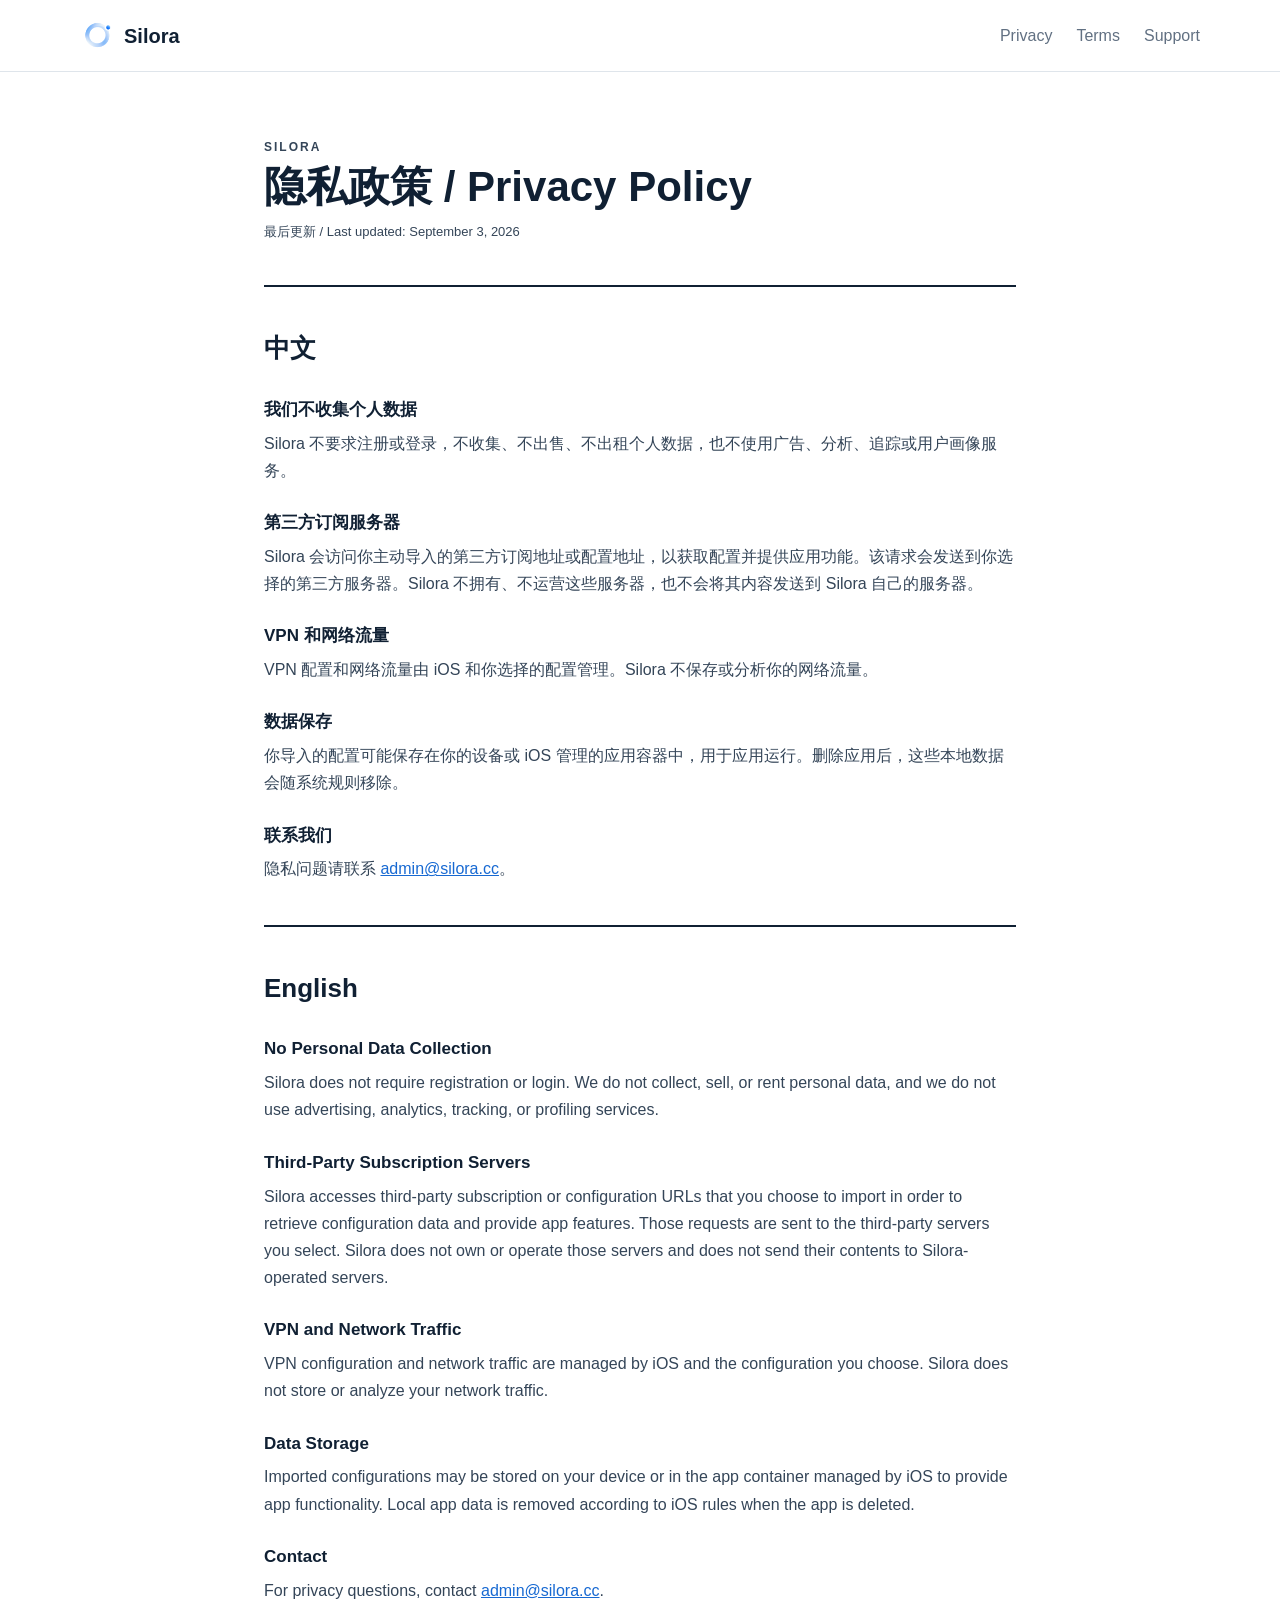
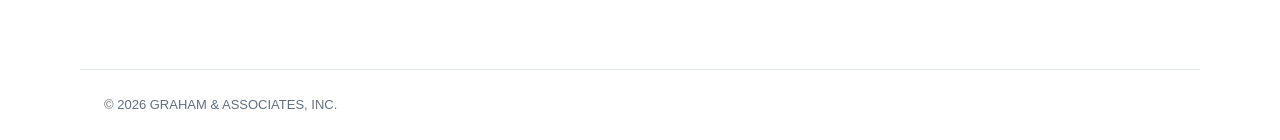
==== privacy.html @ ad18310f "Add standalone bilingual legal and support pages" ====
<!doctype html><html lang="zh-CN"><head><meta charset="utf-8"><meta name="viewport" content="width=device-width,initial-scale=1"><title>隐私政策 | Silora</title><link rel="icon" href="assets/silora-icon.png"><link rel="stylesheet" href="style.css"></head><body><header><a class="brand" href="index.html"><img src="assets/silora-icon.png" alt="Silora">Silora</a><nav><a href="privacy.html">Privacy</a><a href="terms.html">Terms</a><a href="support.html">Support</a></nav></header><main class="document-page"><p class="eyebrow">SILORA</p><h1>隐私政策 / Privacy Policy</h1><p class="updated">最后更新 / Last updated: September 3, 2026</p><section><h2>中文</h2><h3>我们不收集个人数据</h3><p>Silora 不要求注册或登录，不收集、不出售、不出租个人数据，也不使用广告、分析、追踪或用户画像服务。</p><h3>第三方订阅服务器</h3><p>Silora 会访问你主动导入的第三方订阅地址或配置地址，以获取配置并提供应用功能。该请求会发送到你选择的第三方服务器。Silora 不拥有、不运营这些服务器，也不会将其内容发送到 Silora 自己的服务器。</p><h3>VPN 和网络流量</h3><p>VPN 配置和网络流量由 iOS 和你选择的配置管理。Silora 不保存或分析你的网络流量。</p><h3>数据保存</h3><p>你导入的配置可能保存在你的设备或 iOS 管理的应用容器中，用于应用运行。删除应用后，这些本地数据会随系统规则移除。</p><h3>联系我们</h3><p>隐私问题请联系 <a href="mailto:admin@silora.cc">admin@silora.cc</a>。</p></section><section><h2>English</h2><h3>No Personal Data Collection</h3><p>Silora does not require registration or login. We do not collect, sell, or rent personal data, and we do not use advertising, analytics, tracking, or profiling services.</p><h3>Third-Party Subscription Servers</h3><p>Silora accesses third-party subscription or configuration URLs that you choose to import in order to retrieve configuration data and provide app features. Those requests are sent to the third-party servers you select. Silora does not own or operate those servers and does not send their contents to Silora-operated servers.</p><h3>VPN and Network Traffic</h3><p>VPN configuration and network traffic are managed by iOS and the configuration you choose. Silora does not store or analyze your network traffic.</p><h3>Data Storage</h3><p>Imported configurations may be stored on your device or in the app container managed by iOS to provide app functionality. Local app data is removed according to iOS rules when the app is deleted.</p><h3>Contact</h3><p>For privacy questions, contact <a href="mailto:admin@silora.cc">admin@silora.cc</a>.</p></section></main><footer>© 2026 GRAHAM &amp; ASSOCIATES, INC.</footer></body></html>
---- style.css ----
:root{--ink:#102033;--muted:#617082;--line:#dfe5eb;--blue:#1769d2;--pale:#f4f8fc}*{box-sizing:border-box}body{margin:0;color:var(--ink);font:16px/1.7 -apple-system,BlinkMacSystemFont,"Segoe UI",sans-serif;background:#fff}header{height:72px;border-bottom:1px solid var(--line);display:flex;align-items:center;gap:30px;padding:0 max(24px,calc((100% - 1120px)/2));background:#fff}.brand{display:flex;align-items:center;gap:10px;color:var(--ink);font-weight:700;font-size:20px;text-decoration:none}.brand img{width:34px;height:34px;border-radius:9px}nav{display:flex;gap:24px;margin-left:auto}nav a,footer a{color:var(--muted);text-decoration:none}nav a:hover,footer a:hover{color:var(--blue)}.hero{background:var(--pale);padding:90px 24px 110px;text-align:center;min-height:calc(100vh - 130px)}.hero-icon{width:112px;height:112px;border-radius:25px;box-shadow:0 14px 30px #1769d220}.eyebrow{color:var(--blue);font-size:12px;font-weight:700;letter-spacing:2px;margin:22px 0 8px}.hero h1{font-size:clamp(32px,5vw,58px);line-height:1.15;margin:0 auto 20px}.lead{color:var(--muted);max-width:650px;margin:auto;font-size:18px}.links{display:flex;justify-content:center;gap:12px;margin-top:28px}.button{display:inline-block;background:var(--blue);color:#fff!important;padding:9px 16px;border-radius:5px;text-decoration:none}.secondary{background:#fff;color:var(--blue)!important;border:1px solid var(--blue)}.document-page{max-width:800px;margin:auto;padding:60px 24px}.document-page h1{font-size:42px;line-height:1.2;margin:0 0 8px}.document-page section{border-top:2px solid var(--ink);margin-top:42px;padding-top:18px}.document-page h2{font-size:26px}.document-page h3{font-size:17px;margin:25px 0 3px}.document-page p{color:#344558;margin:5px 0}.document-page a{color:var(--blue)}.updated{color:var(--muted);font-size:13px}footer{border-top:1px solid var(--line);max-width:1120px;margin:auto;padding:24px;color:var(--muted);font-size:13px}@media(max-width:700px){header{gap:12px}nav{gap:10px;font-size:13px}.document-page h1{font-size:34px}.links{flex-direction:column;align-items:center}}
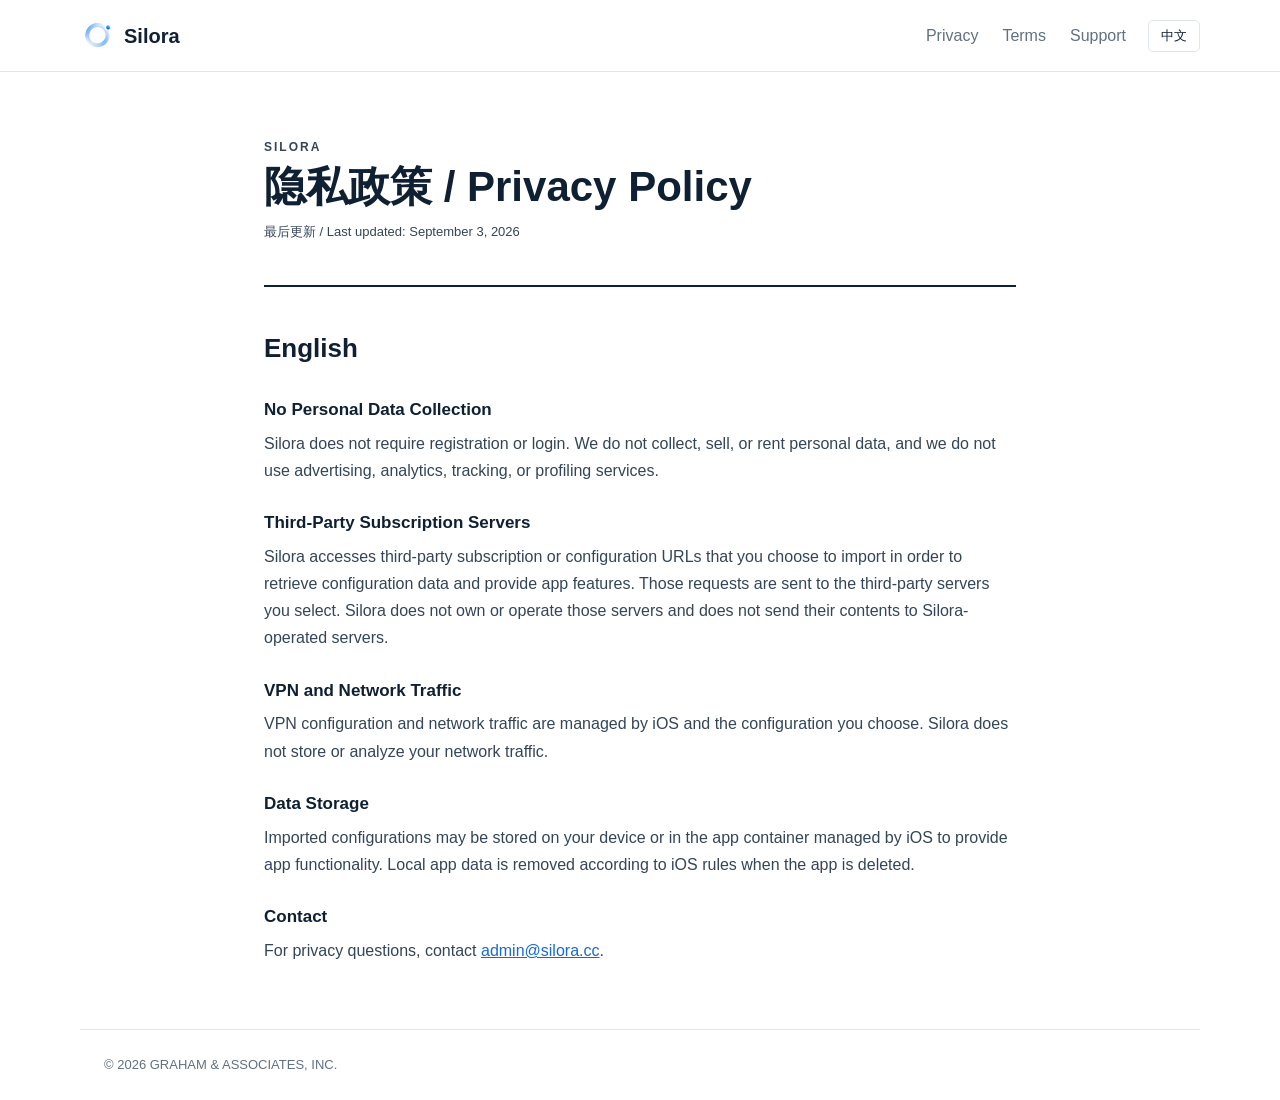
==== commit e8dd0da6: "Add automatic bilingual language switching" ====
--- a/privacy.html
+++ b/privacy.html
@@ -1 +1 @@
-<!doctype html><html lang="zh-CN"><head><meta charset="utf-8"><meta name="viewport" content="width=device-width,initial-scale=1"><title>隐私政策 | Silora</title><link rel="icon" href="assets/silora-icon.png"><link rel="stylesheet" href="style.css"></head><body><header><a class="brand" href="index.html"><img src="assets/silora-icon.png" alt="Silora">Silora</a><nav><a href="privacy.html">Privacy</a><a href="terms.html">Terms</a><a href="support.html">Support</a></nav></header><main class="document-page"><p class="eyebrow">SILORA</p><h1>隐私政策 / Privacy Policy</h1><p class="updated">最后更新 / Last updated: September 3, 2026</p><section><h2>中文</h2><h3>我们不收集个人数据</h3><p>Silora 不要求注册或登录，不收集、不出售、不出租个人数据，也不使用广告、分析、追踪或用户画像服务。</p><h3>第三方订阅服务器</h3><p>Silora 会访问你主动导入的第三方订阅地址或配置地址，以获取配置并提供应用功能。该请求会发送到你选择的第三方服务器。Silora 不拥有、不运营这些服务器，也不会将其内容发送到 Silora 自己的服务器。</p><h3>VPN 和网络流量</h3><p>VPN 配置和网络流量由 iOS 和你选择的配置管理。Silora 不保存或分析你的网络流量。</p><h3>数据保存</h3><p>你导入的配置可能保存在你的设备或 iOS 管理的应用容器中，用于应用运行。删除应用后，这些本地数据会随系统规则移除。</p><h3>联系我们</h3><p>隐私问题请联系 <a href="mailto:admin@silora.cc">admin@silora.cc</a>。</p></section><section><h2>English</h2><h3>No Personal Data Collection</h3><p>Silora does not require registration or login. We do not collect, sell, or rent personal data, and we do not use advertising, analytics, tracking, or profiling services.</p><h3>Third-Party Subscription Servers</h3><p>Silora accesses third-party subscription or configuration URLs that you choose to import in order to retrieve configuration data and provide app features. Those requests are sent to the third-party servers you select. Silora does not own or operate those servers and does not send their contents to Silora-operated servers.</p><h3>VPN and Network Traffic</h3><p>VPN configuration and network traffic are managed by iOS and the configuration you choose. Silora does not store or analyze your network traffic.</p><h3>Data Storage</h3><p>Imported configurations may be stored on your device or in the app container managed by iOS to provide app functionality. Local app data is removed according to iOS rules when the app is deleted.</p><h3>Contact</h3><p>For privacy questions, contact <a href="mailto:admin@silora.cc">admin@silora.cc</a>.</p></section></main><footer>© 2026 GRAHAM &amp; ASSOCIATES, INC.</footer></body></html>
+<!doctype html><html lang="zh-CN"><head><meta charset="utf-8"><meta name="viewport" content="width=device-width,initial-scale=1"><title>隐私政策 | Silora</title><link rel="icon" href="assets/silora-icon.png"><link rel="stylesheet" href="style.css"></head><body><header><a class="brand" href="index.html"><img src="assets/silora-icon.png" alt="Silora">Silora</a><nav><a href="privacy.html">Privacy</a><a href="terms.html">Terms</a><a href="support.html">Support</a></nav><button class="language" id="language" type="button">EN</button></header><main class="document-page"><p class="eyebrow">SILORA</p><h1>隐私政策 / Privacy Policy</h1><p class="updated">最后更新 / Last updated: September 3, 2026</p><section class="language-zh"><h2>中文</h2><h3>我们不收集个人数据</h3><p>Silora 不要求注册或登录，不收集、不出售、不出租个人数据，也不使用广告、分析、追踪或用户画像服务。</p><h3>第三方订阅服务器</h3><p>Silora 会访问你主动导入的第三方订阅地址或配置地址，以获取配置并提供应用功能。该请求会发送到你选择的第三方服务器。Silora 不拥有、不运营这些服务器，也不会将其内容发送到 Silora 自己的服务器。</p><h3>VPN 和网络流量</h3><p>VPN 配置和网络流量由 iOS 和你选择的配置管理。Silora 不保存或分析你的网络流量。</p><h3>数据保存</h3><p>你导入的配置可能保存在你的设备或 iOS 管理的应用容器中，用于应用运行。删除应用后，这些本地数据会随系统规则移除。</p><h3>联系我们</h3><p>隐私问题请联系 <a href="mailto:admin@silora.cc">admin@silora.cc</a>。</p></section><section class="language-en"><h2>English</h2><h3>No Personal Data Collection</h3><p>Silora does not require registration or login. We do not collect, sell, or rent personal data, and we do not use advertising, analytics, tracking, or profiling services.</p><h3>Third-Party Subscription Servers</h3><p>Silora accesses third-party subscription or configuration URLs that you choose to import in order to retrieve configuration data and provide app features. Those requests are sent to the third-party servers you select. Silora does not own or operate those servers and does not send their contents to Silora-operated servers.</p><h3>VPN and Network Traffic</h3><p>VPN configuration and network traffic are managed by iOS and the configuration you choose. Silora does not store or analyze your network traffic.</p><h3>Data Storage</h3><p>Imported configurations may be stored on your device or in the app container managed by iOS to provide app functionality. Local app data is removed according to iOS rules when the app is deleted.</p><h3>Contact</h3><p>For privacy questions, contact <a href="mailto:admin@silora.cc">admin@silora.cc</a>.</p></section></main><footer>© 2026 GRAHAM &amp; ASSOCIATES, INC.</footer><script src="script.js"></script></body></html>
--- a/style.css
+++ b/style.css
@@ -1 +1 @@
-:root{--ink:#102033;--muted:#617082;--line:#dfe5eb;--blue:#1769d2;--pale:#f4f8fc}*{box-sizing:border-box}body{margin:0;color:var(--ink);font:16px/1.7 -apple-system,BlinkMacSystemFont,"Segoe UI",sans-serif;background:#fff}header{height:72px;border-bottom:1px solid var(--line);display:flex;align-items:center;gap:30px;padding:0 max(24px,calc((100% - 1120px)/2));background:#fff}.brand{display:flex;align-items:center;gap:10px;color:var(--ink);font-weight:700;font-size:20px;text-decoration:none}.brand img{width:34px;height:34px;border-radius:9px}nav{display:flex;gap:24px;margin-left:auto}nav a,footer a{color:var(--muted);text-decoration:none}nav a:hover,footer a:hover{color:var(--blue)}.hero{background:var(--pale);padding:90px 24px 110px;text-align:center;min-height:calc(100vh - 130px)}.hero-icon{width:112px;height:112px;border-radius:25px;box-shadow:0 14px 30px #1769d220}.eyebrow{color:var(--blue);font-size:12px;font-weight:700;letter-spacing:2px;margin:22px 0 8px}.hero h1{font-size:clamp(32px,5vw,58px);line-height:1.15;margin:0 auto 20px}.lead{color:var(--muted);max-width:650px;margin:auto;font-size:18px}.links{display:flex;justify-content:center;gap:12px;margin-top:28px}.button{display:inline-block;background:var(--blue);color:#fff!important;padding:9px 16px;border-radius:5px;text-decoration:none}.secondary{background:#fff;color:var(--blue)!important;border:1px solid var(--blue)}.document-page{max-width:800px;margin:auto;padding:60px 24px}.document-page h1{font-size:42px;line-height:1.2;margin:0 0 8px}.document-page section{border-top:2px solid var(--ink);margin-top:42px;padding-top:18px}.document-page h2{font-size:26px}.document-page h3{font-size:17px;margin:25px 0 3px}.document-page p{color:#344558;margin:5px 0}.document-page a{color:var(--blue)}.updated{color:var(--muted);font-size:13px}footer{border-top:1px solid var(--line);max-width:1120px;margin:auto;padding:24px;color:var(--muted);font-size:13px}@media(max-width:700px){header{gap:12px}nav{gap:10px;font-size:13px}.document-page h1{font-size:34px}.links{flex-direction:column;align-items:center}}
+:root{--ink:#102033;--muted:#617082;--line:#dfe5eb;--blue:#1769d2;--pale:#f4f8fc}*{box-sizing:border-box}body{margin:0;color:var(--ink);font:16px/1.7 -apple-system,BlinkMacSystemFont,"Segoe UI",sans-serif;background:#fff}header{height:72px;border-bottom:1px solid var(--line);display:flex;align-items:center;gap:22px;padding:0 max(24px,calc((100% - 1120px)/2));background:#fff}.brand{display:flex;align-items:center;gap:10px;color:var(--ink);font-weight:700;font-size:20px;text-decoration:none}.brand img{width:34px;height:34px;border-radius:9px}nav{display:flex;gap:24px;margin-left:auto}nav a,footer a{color:var(--muted);text-decoration:none}nav a:hover,footer a:hover{color:var(--blue)}.language{border:1px solid var(--line);background:#fff;color:var(--ink);padding:6px 12px;border-radius:5px;cursor:pointer}.hero{background:var(--pale);padding:90px 24px 110px;text-align:center;min-height:calc(100vh - 130px)}.hero-icon{width:112px;height:112px;border-radius:25px;box-shadow:0 14px 30px #1769d220}.eyebrow{color:var(--blue);font-size:12px;font-weight:700;letter-spacing:2px;margin:22px 0 8px}.hero h1{font-size:clamp(32px,5vw,58px);line-height:1.15;margin:0 auto 20px}.lead{color:var(--muted);max-width:650px;margin:auto;font-size:18px}.links{display:flex;justify-content:center;gap:12px;margin-top:28px}.button{display:inline-block;background:var(--blue);color:#fff!important;padding:9px 16px;border-radius:5px;text-decoration:none}.secondary{background:#fff;color:var(--blue)!important;border:1px solid var(--blue)}.document-page{max-width:800px;margin:auto;padding:60px 24px}.document-page h1{font-size:42px;line-height:1.2;margin:0 0 8px}.document-page section{border-top:2px solid var(--ink);margin-top:42px;padding-top:18px}.document-page h2{font-size:26px}.document-page h3{font-size:17px;margin:25px 0 3px}.document-page p{color:#344558;margin:5px 0}.document-page a{color:var(--blue)}.updated{color:var(--muted);font-size:13px}footer{border-top:1px solid var(--line);max-width:1120px;margin:auto;padding:24px;color:var(--muted);font-size:13px}@media(max-width:700px){header{gap:10px}nav{gap:10px;font-size:13px}.document-page h1{font-size:34px}.links{flex-direction:column;align-items:center}}
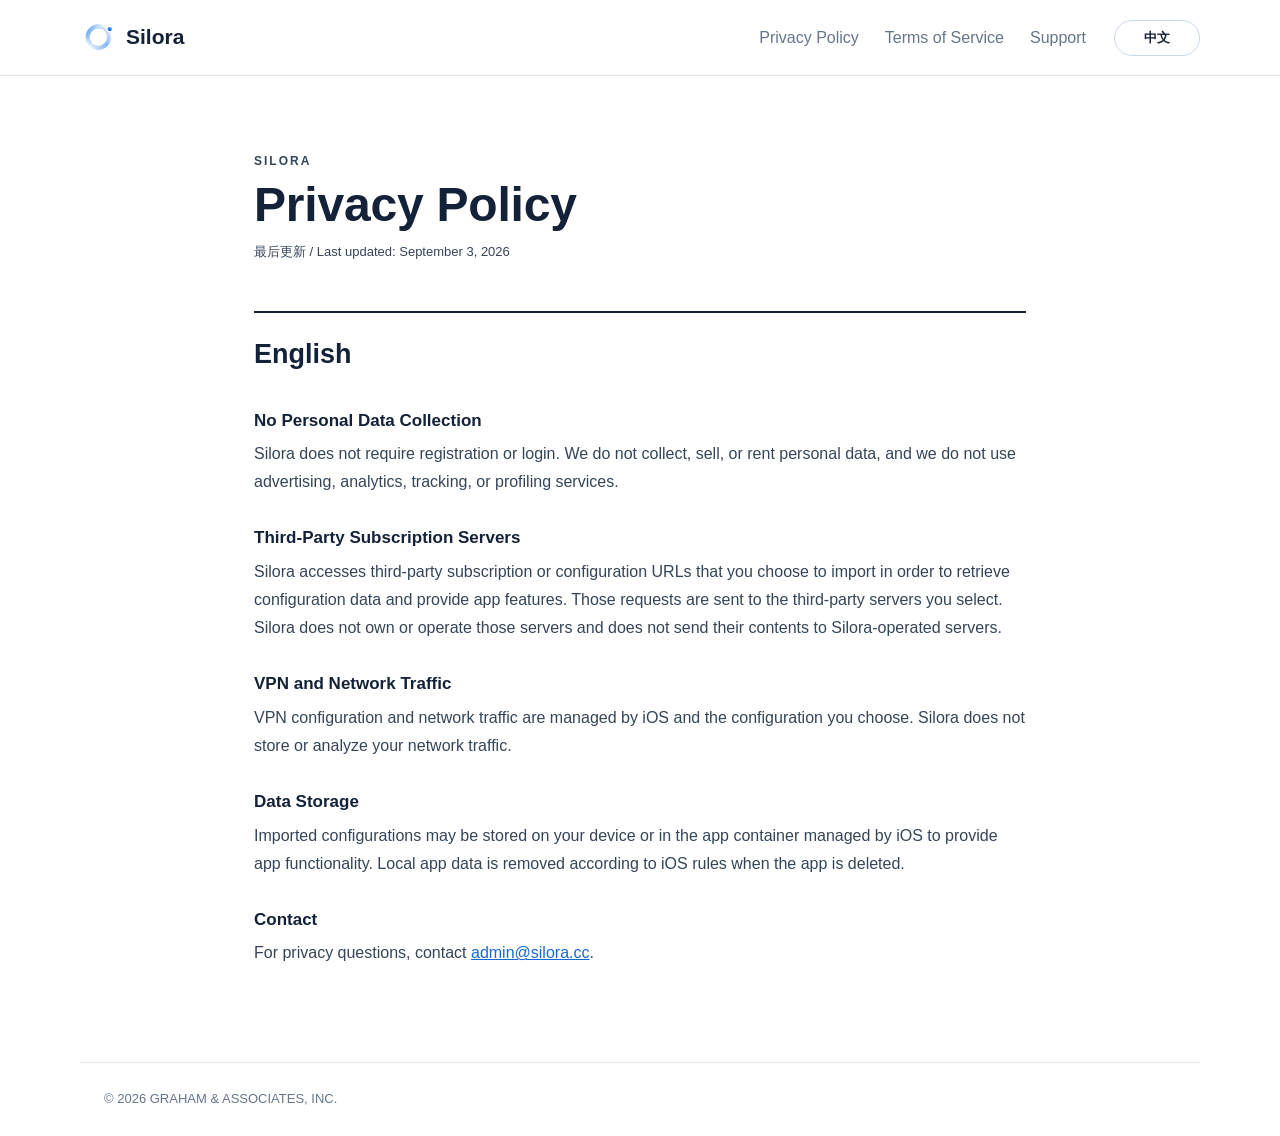
==== commit 85c2bcfa: "Polish language switcher and responsive website UI" ====
--- a/privacy.html
+++ b/privacy.html
@@ -1 +1 @@
-<!doctype html><html lang="zh-CN"><head><meta charset="utf-8"><meta name="viewport" content="width=device-width,initial-scale=1"><title>隐私政策 | Silora</title><link rel="icon" href="assets/silora-icon.png"><link rel="stylesheet" href="style.css"></head><body><header><a class="brand" href="index.html"><img src="assets/silora-icon.png" alt="Silora">Silora</a><nav><a href="privacy.html">Privacy</a><a href="terms.html">Terms</a><a href="support.html">Support</a></nav><button class="language" id="language" type="button">EN</button></header><main class="document-page"><p class="eyebrow">SILORA</p><h1>隐私政策 / Privacy Policy</h1><p class="updated">最后更新 / Last updated: September 3, 2026</p><section class="language-zh"><h2>中文</h2><h3>我们不收集个人数据</h3><p>Silora 不要求注册或登录，不收集、不出售、不出租个人数据，也不使用广告、分析、追踪或用户画像服务。</p><h3>第三方订阅服务器</h3><p>Silora 会访问你主动导入的第三方订阅地址或配置地址，以获取配置并提供应用功能。该请求会发送到你选择的第三方服务器。Silora 不拥有、不运营这些服务器，也不会将其内容发送到 Silora 自己的服务器。</p><h3>VPN 和网络流量</h3><p>VPN 配置和网络流量由 iOS 和你选择的配置管理。Silora 不保存或分析你的网络流量。</p><h3>数据保存</h3><p>你导入的配置可能保存在你的设备或 iOS 管理的应用容器中，用于应用运行。删除应用后，这些本地数据会随系统规则移除。</p><h3>联系我们</h3><p>隐私问题请联系 <a href="mailto:admin@silora.cc">admin@silora.cc</a>。</p></section><section class="language-en"><h2>English</h2><h3>No Personal Data Collection</h3><p>Silora does not require registration or login. We do not collect, sell, or rent personal data, and we do not use advertising, analytics, tracking, or profiling services.</p><h3>Third-Party Subscription Servers</h3><p>Silora accesses third-party subscription or configuration URLs that you choose to import in order to retrieve configuration data and provide app features. Those requests are sent to the third-party servers you select. Silora does not own or operate those servers and does not send their contents to Silora-operated servers.</p><h3>VPN and Network Traffic</h3><p>VPN configuration and network traffic are managed by iOS and the configuration you choose. Silora does not store or analyze your network traffic.</p><h3>Data Storage</h3><p>Imported configurations may be stored on your device or in the app container managed by iOS to provide app functionality. Local app data is removed according to iOS rules when the app is deleted.</p><h3>Contact</h3><p>For privacy questions, contact <a href="mailto:admin@silora.cc">admin@silora.cc</a>.</p></section></main><footer>© 2026 GRAHAM &amp; ASSOCIATES, INC.</footer><script src="script.js"></script></body></html>
+<!doctype html><html lang="zh-CN"><head><meta charset="utf-8"><meta name="viewport" content="width=device-width,initial-scale=1"><title>隐私政策 | Silora</title><link rel="icon" href="assets/silora-icon.png"><link rel="stylesheet" href="style.css"></head><body><header><a class="brand" href="index.html"><img src="assets/silora-icon.png" alt="Silora">Silora</a><nav><a href="privacy.html" data-page="privacy">Privacy</a><a href="terms.html" data-page="terms">Terms</a><a href="support.html" data-page="support">Support</a></nav><button class="language" id="language" type="button">EN</button></header><main class="document-page"><p class="eyebrow">SILORA</p><h1 data-zh="隐私政策" data-en="Privacy Policy">隐私政策</h1><p class="updated">最后更新 / Last updated: September 3, 2026</p><section class="language-zh"><h2>中文</h2><h3>我们不收集个人数据</h3><p>Silora 不要求注册或登录，不收集、不出售、不出租个人数据，也不使用广告、分析、追踪或用户画像服务。</p><h3>第三方订阅服务器</h3><p>Silora 会访问你主动导入的第三方订阅地址或配置地址，以获取配置并提供应用功能。该请求会发送到你选择的第三方服务器。Silora 不拥有、不运营这些服务器，也不会将其内容发送到 Silora 自己的服务器。</p><h3>VPN 和网络流量</h3><p>VPN 配置和网络流量由 iOS 和你选择的配置管理。Silora 不保存或分析你的网络流量。</p><h3>数据保存</h3><p>你导入的配置可能保存在你的设备或 iOS 管理的应用容器中，用于应用运行。删除应用后，这些本地数据会随系统规则移除。</p><h3>联系我们</h3><p>隐私问题请联系 <a href="mailto:admin@silora.cc">admin@silora.cc</a>。</p></section><section class="language-en"><h2>English</h2><h3>No Personal Data Collection</h3><p>Silora does not require registration or login. We do not collect, sell, or rent personal data, and we do not use advertising, analytics, tracking, or profiling services.</p><h3>Third-Party Subscription Servers</h3><p>Silora accesses third-party subscription or configuration URLs that you choose to import in order to retrieve configuration data and provide app features. Those requests are sent to the third-party servers you select. Silora does not own or operate those servers and does not send their contents to Silora-operated servers.</p><h3>VPN and Network Traffic</h3><p>VPN configuration and network traffic are managed by iOS and the configuration you choose. Silora does not store or analyze your network traffic.</p><h3>Data Storage</h3><p>Imported configurations may be stored on your device or in the app container managed by iOS to provide app functionality. Local app data is removed according to iOS rules when the app is deleted.</p><h3>Contact</h3><p>For privacy questions, contact <a href="mailto:admin@silora.cc">admin@silora.cc</a>.</p></section></main><footer>© 2026 GRAHAM &amp; ASSOCIATES, INC.</footer><script src="script.js"></script></body></html>
--- a/style.css
+++ b/style.css
@@ -1 +1 @@
-:root{--ink:#102033;--muted:#617082;--line:#dfe5eb;--blue:#1769d2;--pale:#f4f8fc}*{box-sizing:border-box}body{margin:0;color:var(--ink);font:16px/1.7 -apple-system,BlinkMacSystemFont,"Segoe UI",sans-serif;background:#fff}header{height:72px;border-bottom:1px solid var(--line);display:flex;align-items:center;gap:22px;padding:0 max(24px,calc((100% - 1120px)/2));background:#fff}.brand{display:flex;align-items:center;gap:10px;color:var(--ink);font-weight:700;font-size:20px;text-decoration:none}.brand img{width:34px;height:34px;border-radius:9px}nav{display:flex;gap:24px;margin-left:auto}nav a,footer a{color:var(--muted);text-decoration:none}nav a:hover,footer a:hover{color:var(--blue)}.language{border:1px solid var(--line);background:#fff;color:var(--ink);padding:6px 12px;border-radius:5px;cursor:pointer}.hero{background:var(--pale);padding:90px 24px 110px;text-align:center;min-height:calc(100vh - 130px)}.hero-icon{width:112px;height:112px;border-radius:25px;box-shadow:0 14px 30px #1769d220}.eyebrow{color:var(--blue);font-size:12px;font-weight:700;letter-spacing:2px;margin:22px 0 8px}.hero h1{font-size:clamp(32px,5vw,58px);line-height:1.15;margin:0 auto 20px}.lead{color:var(--muted);max-width:650px;margin:auto;font-size:18px}.links{display:flex;justify-content:center;gap:12px;margin-top:28px}.button{display:inline-block;background:var(--blue);color:#fff!important;padding:9px 16px;border-radius:5px;text-decoration:none}.secondary{background:#fff;color:var(--blue)!important;border:1px solid var(--blue)}.document-page{max-width:800px;margin:auto;padding:60px 24px}.document-page h1{font-size:42px;line-height:1.2;margin:0 0 8px}.document-page section{border-top:2px solid var(--ink);margin-top:42px;padding-top:18px}.document-page h2{font-size:26px}.document-page h3{font-size:17px;margin:25px 0 3px}.document-page p{color:#344558;margin:5px 0}.document-page a{color:var(--blue)}.updated{color:var(--muted);font-size:13px}footer{border-top:1px solid var(--line);max-width:1120px;margin:auto;padding:24px;color:var(--muted);font-size:13px}@media(max-width:700px){header{gap:10px}nav{gap:10px;font-size:13px}.document-page h1{font-size:34px}.links{flex-direction:column;align-items:center}}
+:root{--ink:#132238;--muted:#66758a;--line:#dce4ec;--blue:#1769d2;--pale:#f5f8fb;--white:#fff}*{box-sizing:border-box}html{scroll-behavior:smooth}body{margin:0;color:var(--ink);font:16px/1.75 -apple-system,BlinkMacSystemFont,"Segoe UI",sans-serif;background:var(--white)}header{height:76px;border-bottom:1px solid var(--line);display:flex;align-items:center;gap:28px;padding:0 max(24px,calc((100% - 1120px)/2));background:rgba(255,255,255,.96);position:sticky;top:0;z-index:10}.brand{display:flex;align-items:center;gap:10px;color:var(--ink);font-weight:750;font-size:21px;text-decoration:none;white-space:nowrap}.brand img{width:36px;height:36px;border-radius:10px}nav{display:flex;gap:26px;margin-left:auto}nav a,footer a{color:var(--muted);text-decoration:none}nav a:hover,footer a:hover{color:var(--blue)}.language{border:1px solid #cbd7e4;border-radius:999px;background:var(--white);color:var(--ink);font-weight:650;font-size:13px;min-width:86px;padding:8px 14px;cursor:pointer;transition:.2s}.language:hover{border-color:var(--blue);color:var(--blue);background:#f4f8ff}.hero{background:var(--pale);padding:clamp(72px,12vh,130px) 24px 110px;text-align:center;min-height:calc(100vh - 76px)}.hero-icon{width:128px;height:128px;border-radius:28px;box-shadow:0 18px 42px #1769d225}.eyebrow{color:var(--blue);font-size:12px;font-weight:750;letter-spacing:2px;margin:24px 0 10px}.hero h1{font-size:clamp(34px,5vw,60px);line-height:1.12;margin:0 auto 22px;letter-spacing:-.3px}.lead{color:var(--muted);max-width:650px;margin:auto;font-size:18px}.links{display:flex;justify-content:center;gap:12px;margin-top:32px}.button{display:inline-block;background:var(--blue);color:#fff!important;padding:10px 18px;border-radius:7px;text-decoration:none;font-weight:650;box-shadow:0 7px 15px #1769d225}.secondary{background:#fff;color:var(--blue)!important;border:1px solid #a9c3e4;box-shadow:none}.document-page{max-width:820px;margin:auto;padding:70px 24px 90px}.document-page h1{font-size:clamp(34px,5vw,48px);line-height:1.16;margin:0 0 8px;letter-spacing:-.2px}.document-page section{border-top:2px solid var(--ink);margin-top:48px;padding-top:18px}.document-page h2{font-size:27px;margin:0 0 20px}.document-page h3{font-size:17px;margin:27px 0 3px}.document-page p{color:#344558;margin:5px 0}.document-page a{color:var(--blue)}.updated{color:var(--muted);font-size:13px}footer{border-top:1px solid var(--line);max-width:1120px;margin:auto;padding:25px 24px;color:var(--muted);font-size:13px}@media(max-width:700px){header{height:68px;padding:0 16px;gap:12px}.brand{font-size:19px}nav{gap:12px;font-size:12px}.language{min-width:72px;padding:7px 9px}.document-page{padding-top:48px}.links{flex-direction:column;align-items:center}.button{width:min(100%,250px)}}
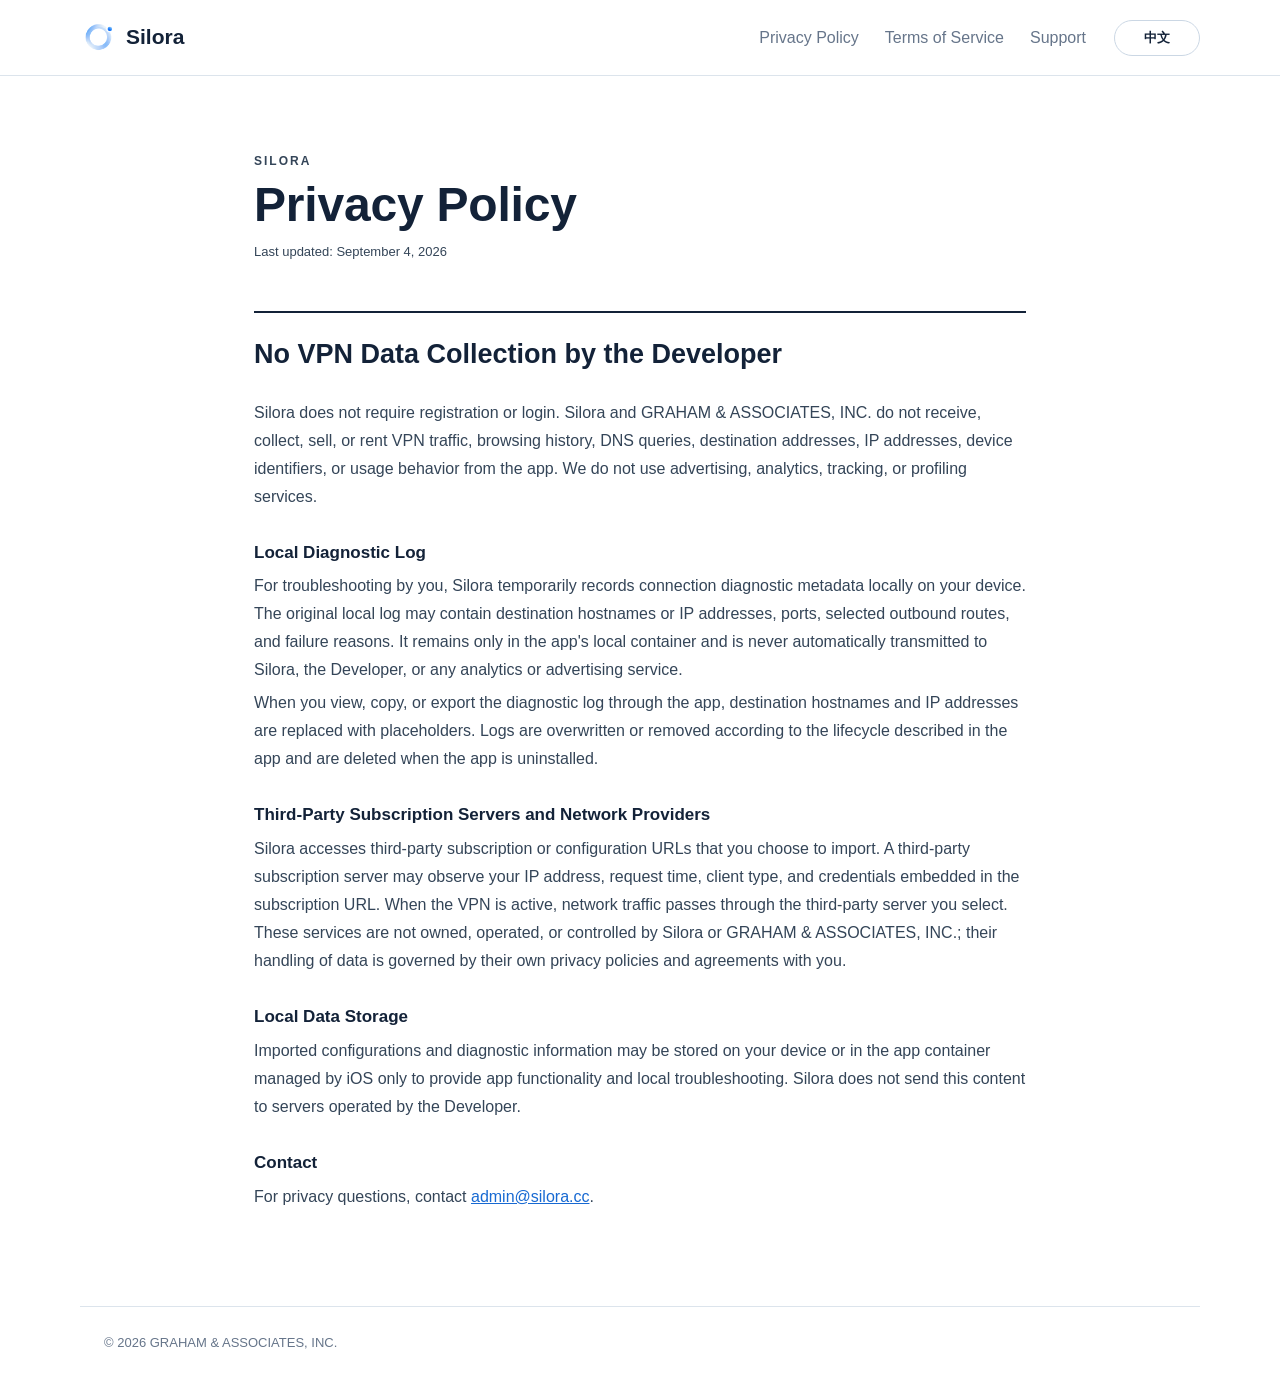
==== commit 73fa2289: "Align public privacy policy with VPN diagnostics" ====
--- a/privacy.html
+++ b/privacy.html
@@ -1 +1,50 @@
-<!doctype html><html lang="zh-CN"><head><meta charset="utf-8"><meta name="viewport" content="width=device-width,initial-scale=1"><title>隐私政策 | Silora</title><link rel="icon" href="assets/silora-icon.png"><link rel="stylesheet" href="style.css"></head><body><header><a class="brand" href="index.html"><img src="assets/silora-icon.png" alt="Silora">Silora</a><nav><a href="privacy.html" data-page="privacy">Privacy</a><a href="terms.html" data-page="terms">Terms</a><a href="support.html" data-page="support">Support</a></nav><button class="language" id="language" type="button">EN</button></header><main class="document-page"><p class="eyebrow">SILORA</p><h1 data-zh="隐私政策" data-en="Privacy Policy">隐私政策</h1><p class="updated">最后更新 / Last updated: September 3, 2026</p><section class="language-zh"><h2>中文</h2><h3>我们不收集个人数据</h3><p>Silora 不要求注册或登录，不收集、不出售、不出租个人数据，也不使用广告、分析、追踪或用户画像服务。</p><h3>第三方订阅服务器</h3><p>Silora 会访问你主动导入的第三方订阅地址或配置地址，以获取配置并提供应用功能。该请求会发送到你选择的第三方服务器。Silora 不拥有、不运营这些服务器，也不会将其内容发送到 Silora 自己的服务器。</p><h3>VPN 和网络流量</h3><p>VPN 配置和网络流量由 iOS 和你选择的配置管理。Silora 不保存或分析你的网络流量。</p><h3>数据保存</h3><p>你导入的配置可能保存在你的设备或 iOS 管理的应用容器中，用于应用运行。删除应用后，这些本地数据会随系统规则移除。</p><h3>联系我们</h3><p>隐私问题请联系 <a href="mailto:admin@silora.cc">admin@silora.cc</a>。</p></section><section class="language-en"><h2>English</h2><h3>No Personal Data Collection</h3><p>Silora does not require registration or login. We do not collect, sell, or rent personal data, and we do not use advertising, analytics, tracking, or profiling services.</p><h3>Third-Party Subscription Servers</h3><p>Silora accesses third-party subscription or configuration URLs that you choose to import in order to retrieve configuration data and provide app features. Those requests are sent to the third-party servers you select. Silora does not own or operate those servers and does not send their contents to Silora-operated servers.</p><h3>VPN and Network Traffic</h3><p>VPN configuration and network traffic are managed by iOS and the configuration you choose. Silora does not store or analyze your network traffic.</p><h3>Data Storage</h3><p>Imported configurations may be stored on your device or in the app container managed by iOS to provide app functionality. Local app data is removed according to iOS rules when the app is deleted.</p><h3>Contact</h3><p>For privacy questions, contact <a href="mailto:admin@silora.cc">admin@silora.cc</a>.</p></section></main><footer>© 2026 GRAHAM &amp; ASSOCIATES, INC.</footer><script src="script.js"></script></body></html>
+<!doctype html>
+<html lang="zh-CN">
+<head>
+  <meta charset="utf-8">
+  <meta name="viewport" content="width=device-width,initial-scale=1">
+  <title>隐私政策 | Silora</title>
+  <link rel="icon" href="assets/silora-icon.png">
+  <link rel="stylesheet" href="style.css">
+</head>
+<body>
+  <header>
+    <a class="brand" href="index.html"><img src="assets/silora-icon.png" alt="Silora">Silora</a>
+    <nav><a href="privacy.html" data-page="privacy">隐私政策</a><a href="terms.html" data-page="terms">服务条款</a><a href="support.html" data-page="support">支持</a></nav>
+    <button class="language" id="language" type="button">English</button>
+  </header>
+  <main class="document-page">
+    <p class="eyebrow">SILORA</p>
+    <h1 data-zh="隐私政策" data-en="Privacy Policy">隐私政策</h1>
+    <p class="updated" data-zh="最后更新：2026 年 9 月 4 日" data-en="Last updated: September 4, 2026">最后更新：2026 年 9 月 4 日</p>
+    <section class="language-zh">
+      <h2>开发者不收集 VPN 数据</h2>
+      <p>Silora 不要求注册或登录。Silora 与 GRAHAM &amp; ASSOCIATES, INC. 不会从应用接收、收集、出售或出租 VPN 流量、浏览历史、DNS 查询、目标地址、IP 地址、设备标识符或使用行为，也不使用广告、分析、追踪或用户画像服务。</p>
+      <h3>设备本地诊断日志</h3>
+      <p>为供你本人排查连接故障，Silora 会在设备本地短期记录连接诊断元数据。原始本地日志可能包含目标主机名或 IP 地址、端口、所选出站线路和失败原因。日志仅保存在应用本地容器中，不会自动发送给 Silora、开发者或任何分析、广告服务。</p>
+      <p>当你在应用内查看、复制或导出诊断日志时，目标主机名和 IP 地址会被替换为占位符。日志按应用内说明的生命周期覆盖或删除，并在卸载应用时删除。</p>
+      <h3>第三方订阅服务器和网络提供者</h3>
+      <p>Silora 会访问你主动导入的第三方订阅地址或配置地址。第三方订阅服务器可能获知你的 IP 地址、请求时间、客户端类型以及订阅地址中内嵌的访问凭据。VPN 启用后，网络流量会经过你选择的第三方服务器。这些第三方服务不由 Silora 或 GRAHAM &amp; ASSOCIATES, INC. 拥有、运营或控制，其数据处理适用各自的隐私政策和你与其达成的协议。</p>
+      <h3>本地数据保存</h3>
+      <p>你导入的配置和诊断信息可能保存在设备或 iOS 管理的应用容器中，仅用于提供应用功能和本地排障。Silora 不会把这些内容发送到开发者运营的服务器。</p>
+      <h3>联系我们</h3>
+      <p>隐私问题请联系 <a href="mailto:admin@silora.cc">admin@silora.cc</a>。</p>
+    </section>
+    <section class="language-en">
+      <h2>No VPN Data Collection by the Developer</h2>
+      <p>Silora does not require registration or login. Silora and GRAHAM &amp; ASSOCIATES, INC. do not receive, collect, sell, or rent VPN traffic, browsing history, DNS queries, destination addresses, IP addresses, device identifiers, or usage behavior from the app. We do not use advertising, analytics, tracking, or profiling services.</p>
+      <h3>Local Diagnostic Log</h3>
+      <p>For troubleshooting by you, Silora temporarily records connection diagnostic metadata locally on your device. The original local log may contain destination hostnames or IP addresses, ports, selected outbound routes, and failure reasons. It remains only in the app's local container and is never automatically transmitted to Silora, the Developer, or any analytics or advertising service.</p>
+      <p>When you view, copy, or export the diagnostic log through the app, destination hostnames and IP addresses are replaced with placeholders. Logs are overwritten or removed according to the lifecycle described in the app and are deleted when the app is uninstalled.</p>
+      <h3>Third-Party Subscription Servers and Network Providers</h3>
+      <p>Silora accesses third-party subscription or configuration URLs that you choose to import. A third-party subscription server may observe your IP address, request time, client type, and credentials embedded in the subscription URL. When the VPN is active, network traffic passes through the third-party server you select. These services are not owned, operated, or controlled by Silora or GRAHAM &amp; ASSOCIATES, INC.; their handling of data is governed by their own privacy policies and agreements with you.</p>
+      <h3>Local Data Storage</h3>
+      <p>Imported configurations and diagnostic information may be stored on your device or in the app container managed by iOS only to provide app functionality and local troubleshooting. Silora does not send this content to servers operated by the Developer.</p>
+      <h3>Contact</h3>
+      <p>For privacy questions, contact <a href="mailto:admin@silora.cc">admin@silora.cc</a>.</p>
+    </section>
+  </main>
+  <footer>© 2026 GRAHAM &amp; ASSOCIATES, INC.</footer>
+  <script src="script.js"></script>
+</body>
+</html>
